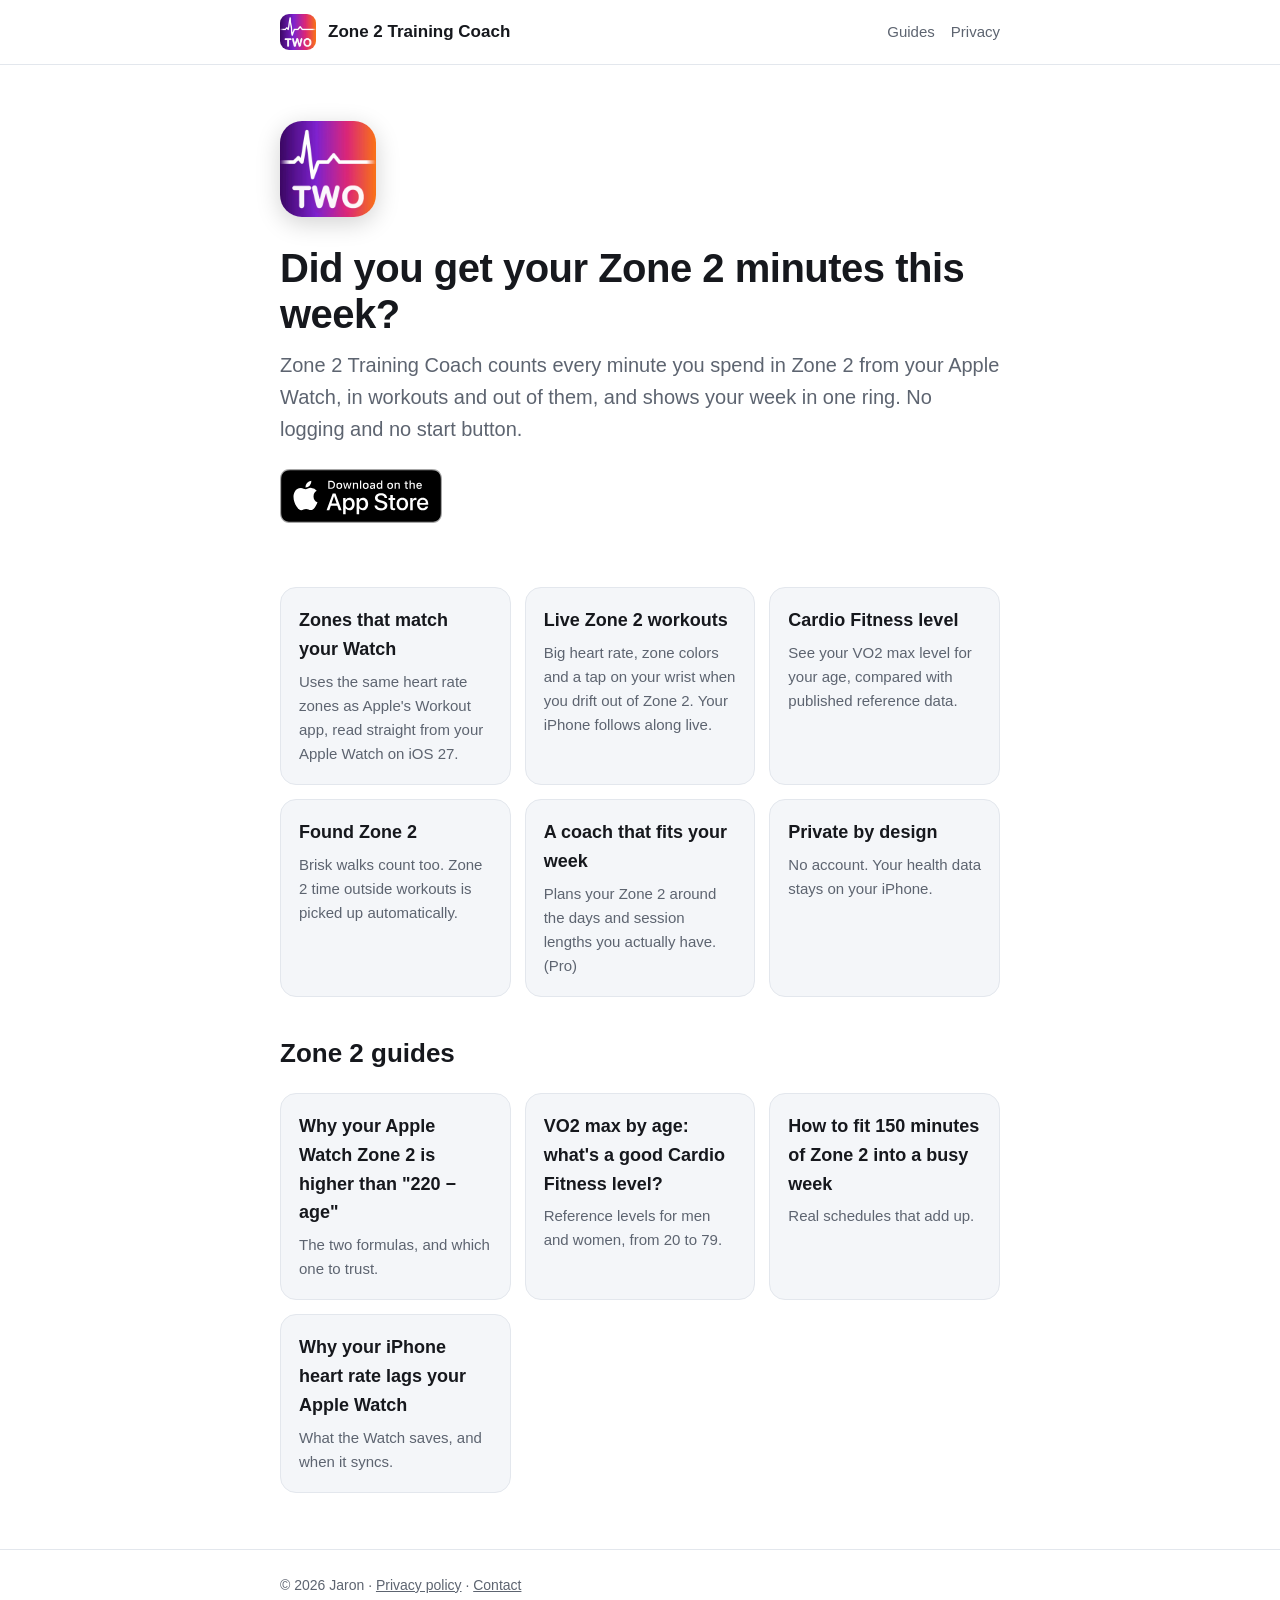
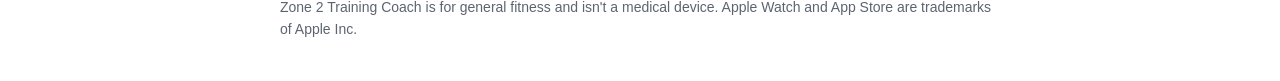
==== index.html @ 153787e4 "Zone 2 Training Coach site: landing page and Zone 2 guides" ====
<!doctype html>
<html lang="en">
<head>
<meta charset="utf-8">
<meta name="viewport" content="width=device-width, initial-scale=1">
<title>Zone 2 Training Coach: weekly Zone 2 minutes from Apple Watch</title>
<meta name="description" content="Count every Zone 2 minute automatically from Apple Watch, with the same heart rate zones as Apple's Workout app. Live Zone 2 workouts, Cardio Fitness level for your age, and a coach that fits your week.">
<meta name="apple-itunes-app" content="app-id=6762536918">
<meta property="og:title" content="Zone 2 Training Coach">
<meta property="og:description" content="Your weekly Zone 2 minutes, automatically, from Apple Watch.">
<meta property="og:image" content="https://jaronapp.github.io/zone2coach/icon.jpg">
<link rel="canonical" href="https://jaronapp.github.io/zone2coach/">
<link rel="icon" href="icon.jpg">
<link rel="stylesheet" href="style.css">
<script type="application/ld+json">
{"@context":"https://schema.org","@type":"MobileApplication","name":"Zone 2 Training Coach",
 "operatingSystem":"iOS","applicationCategory":"HealthApplication",
 "offers":{"@type":"Offer","price":"0","priceCurrency":"USD"},
 "url":"https://apps.apple.com/app/id6762536918"}
</script>
</head>
<body>
<header class="site"><div class="wrap">
  <img src="icon.jpg" alt=""><a class="brand" href="./">Zone 2 Training Coach</a>
  <nav><a href="#guides">Guides</a><a href="https://jaronapp.github.io/zone2coach-privacy/">Privacy</a></nav>
</div></header>

<main class="wrap">
<section class="hero">
  <img class="icon" src="icon.jpg" alt="Zone 2 Training Coach app icon">
  <h1>Did you get your Zone 2 minutes this week?</h1>
  <p class="lead">Zone 2 Training Coach counts every minute you spend in Zone 2 from your Apple Watch, in workouts and out of them, and shows your week in one ring. No logging and no start button.</p>
  <a class="badge" href="https://apps.apple.com/app/id6762536918"><img src="app-store-badge.svg" alt="Download on the App Store"></a>
</section>

<div class="cards">
  <div class="card"><h3>Zones that match your Watch</h3><p>Uses the same heart rate zones as Apple's Workout app, read straight from your Apple Watch on iOS 27.</p></div>
  <div class="card"><h3>Live Zone 2 workouts</h3><p>Big heart rate, zone colors and a tap on your wrist when you drift out of Zone 2. Your iPhone follows along live.</p></div>
  <div class="card"><h3>Cardio Fitness level</h3><p>See your VO2 max level for your age, compared with published reference data.</p></div>
  <div class="card"><h3>Found Zone 2</h3><p>Brisk walks count too. Zone 2 time outside workouts is picked up automatically.</p></div>
  <div class="card"><h3>A coach that fits your week</h3><p>Plans your Zone 2 around the days and session lengths you actually have. (Pro)</p></div>
  <div class="card"><h3>Private by design</h3><p>No account. Your health data stays on your iPhone.</p></div>
</div>

<section id="guides" class="guides">
  <h2>Zone 2 guides</h2>
  <div class="cards">
    <a class="card" href="guides/apple-watch-zone-2-heart-rate.html"><h3>Why your Apple Watch Zone 2 is higher than "220 − age"</h3><p>The two formulas, and which one to trust.</p></a>
    <a class="card" href="guides/vo2-max-by-age.html"><h3>VO2 max by age: what's a good Cardio Fitness level?</h3><p>Reference levels for men and women, from 20 to 79.</p></a>
    <a class="card" href="guides/150-minutes-zone-2-busy-week.html"><h3>How to fit 150 minutes of Zone 2 into a busy week</h3><p>Real schedules that add up.</p></a>
    <a class="card" href="guides/apple-watch-heart-rate-delay-iphone.html"><h3>Why your iPhone heart rate lags your Apple Watch</h3><p>What the Watch saves, and when it syncs.</p></a>
  </div>
</section>
</main>

<footer><div class="wrap">
  © 2026 Jaron · <a href="https://jaronapp.github.io/zone2coach-privacy/">Privacy policy</a> · <a href="mailto:jmdevapps@gmail.com">Contact</a><br>
  Zone 2 Training Coach is for general fitness and isn't a medical device. Apple Watch and App Store are trademarks of Apple Inc.
</div></footer>
</body>
</html>
---- style.css ----
:root {
  --bg: #ffffff; --fg: #16181d; --muted: #5d6470; --card: #f4f6f9; --line: #e3e7ed;
  --accent: #2f7fd8; --z1: #8e5bd1; --z2: #2f7fd8; --z3: #3aa65b; --z4: #e58a2e; --z5: #d9453d;
}
@media (prefers-color-scheme: dark) {
  :root { --bg: #0d0f13; --fg: #eef1f6; --muted: #9aa3b2; --card: #171a21; --line: #262b35; --accent: #5ea4f0; }
}
* { box-sizing: border-box; }
body { margin: 0; background: var(--bg); color: var(--fg);
  font: 17px/1.6 -apple-system, BlinkMacSystemFont, "SF Pro Text", "Helvetica Neue", Arial, sans-serif; }
a { color: var(--accent); }
.wrap { max-width: 760px; margin: 0 auto; padding: 0 20px; }
header.site { border-bottom: 1px solid var(--line); }
header.site .wrap { display: flex; align-items: center; gap: 12px; height: 64px; }
header.site img { width: 36px; height: 36px; border-radius: 9px; }
header.site a.brand { color: var(--fg); text-decoration: none; font-weight: 700; }
header.site nav { margin-left: auto; font-size: 15px; }
header.site nav a { color: var(--muted); text-decoration: none; margin-left: 16px; }
.hero { padding: 56px 0 32px; }
.hero img.icon { width: 96px; height: 96px; border-radius: 22px; box-shadow: 0 6px 24px rgba(0,0,0,.18); }
h1 { font-size: 40px; line-height: 1.15; margin: 20px 0 12px; letter-spacing: -0.5px; }
h2 { font-size: 26px; line-height: 1.25; margin: 40px 0 10px; }
h3 { font-size: 20px; margin: 28px 0 6px; }
.lead { font-size: 20px; color: var(--muted); margin: 0 0 24px; }
.badge img { height: 54px; }
.cards { display: grid; grid-template-columns: repeat(auto-fit, minmax(220px, 1fr)); gap: 14px; margin: 24px 0; }
.card { background: var(--card); border: 1px solid var(--line); border-radius: 16px; padding: 18px; }
.card h3 { margin: 0 0 6px; font-size: 18px; }
.card p { margin: 0; color: var(--muted); font-size: 15px; }
.guides a.card { display: block; color: var(--fg); text-decoration: none; }
.guides a.card:hover { border-color: var(--accent); }
table { border-collapse: collapse; width: 100%; margin: 14px 0 22px; font-size: 15px; }
th, td { border-bottom: 1px solid var(--line); padding: 8px 10px; text-align: left; }
th { color: var(--muted); font-weight: 600; }
.note { background: var(--card); border-left: 4px solid var(--accent); padding: 12px 16px; border-radius: 8px; color: var(--muted); font-size: 15px; }
.zonebar { display: flex; height: 12px; border-radius: 6px; overflow: hidden; margin: 12px 0; }
.zonebar span:nth-child(1){background:var(--z1)} .zonebar span:nth-child(2){background:var(--z2)}
.zonebar span:nth-child(3){background:var(--z3)} .zonebar span:nth-child(4){background:var(--z4)}
.zonebar span:nth-child(5){background:var(--z5)}
.zonebar span { flex: 1; }
.cta { background: var(--card); border: 1px solid var(--line); border-radius: 18px; padding: 22px; margin: 40px 0; display: flex; gap: 16px; align-items: center; flex-wrap: wrap; }
.cta img.icon { width: 64px; height: 64px; border-radius: 15px; }
.cta div { flex: 1; min-width: 220px; }
.cta p { margin: 4px 0 0; color: var(--muted); font-size: 15px; }
.byline { color: var(--muted); font-size: 14px; margin-top: -4px; }
footer { border-top: 1px solid var(--line); margin-top: 56px; padding: 24px 0 40px; color: var(--muted); font-size: 14px; }
footer a { color: var(--muted); }
@media (max-width: 520px) { h1 { font-size: 32px; } .lead { font-size: 18px; } }
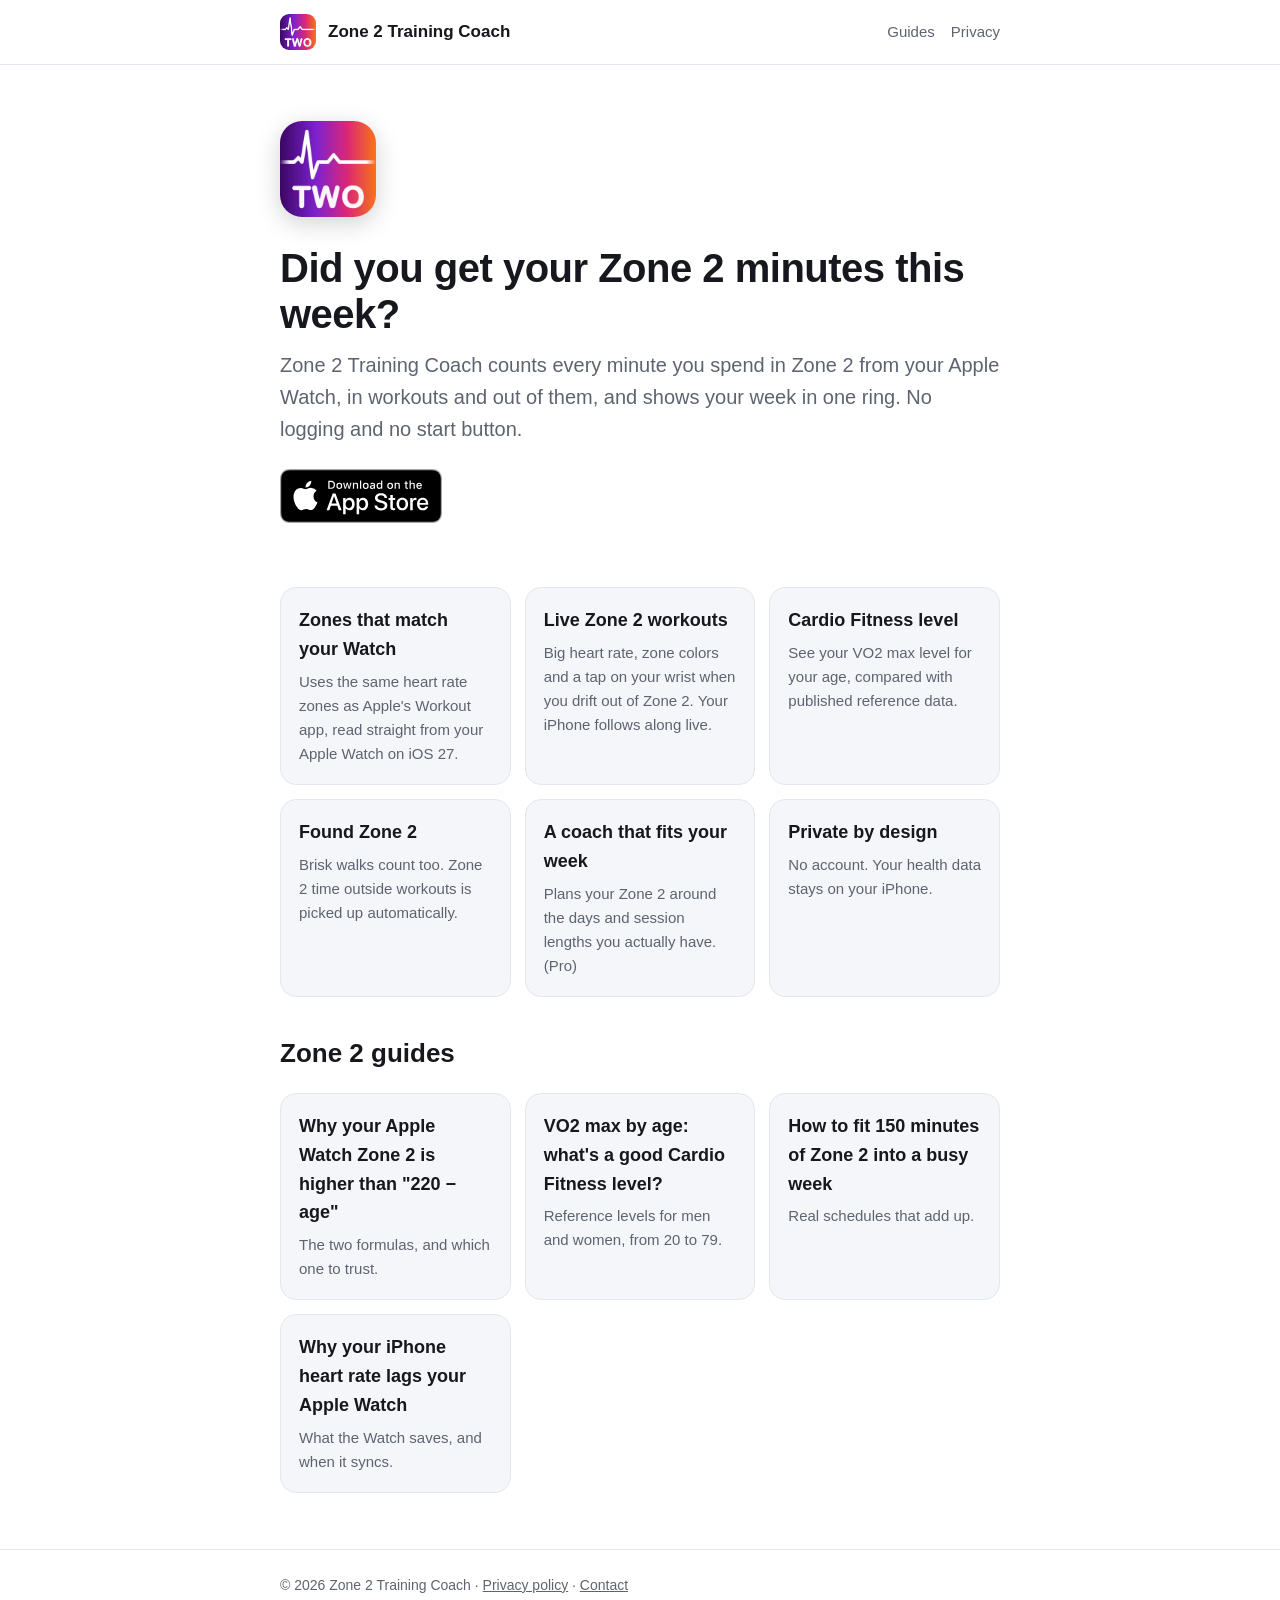
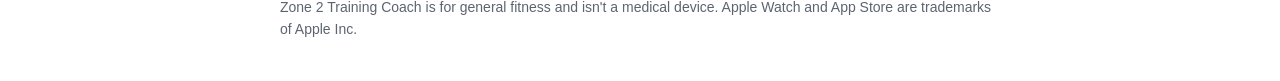
==== commit 4d8fa242: "Remove personal name from site" ====
--- a/index.html
+++ b/index.html
@@ -54,7 +54,7 @@
 </main>
 
 <footer><div class="wrap">
-  © 2026 Jaron · <a href="https://jaronapp.github.io/zone2coach-privacy/">Privacy policy</a> · <a href="mailto:jmdevapps@gmail.com">Contact</a><br>
+  © 2026 Zone 2 Training Coach · <a href="https://jaronapp.github.io/zone2coach-privacy/">Privacy policy</a> · <a href="mailto:jmdevapps@gmail.com">Contact</a><br>
   Zone 2 Training Coach is for general fitness and isn't a medical device. Apple Watch and App Store are trademarks of Apple Inc.
 </div></footer>
 </body>
